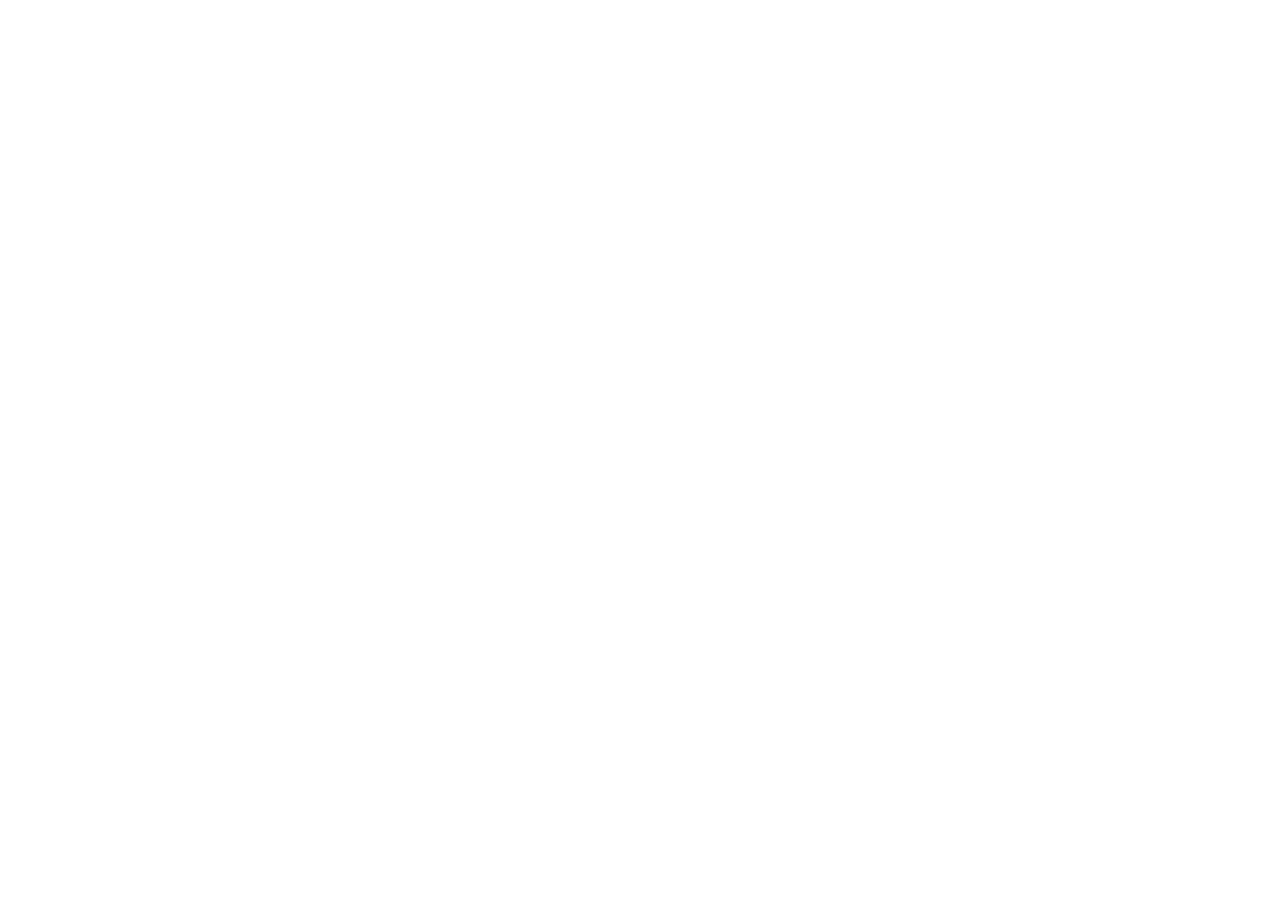
==== index.html @ 435bf298 "problemas al usar Git" ====
<!DOCTYPE html>
<html lang="en">
<head>
    <meta charset="UTF-8">
    <meta http-equiv="X-UA-Compatible" content="IE=edge">
    <meta name="viewport" content="width=device-width, initial-scale=1.0">
    <title>Document</title>
</head>
<body>
    
</body>
</html>
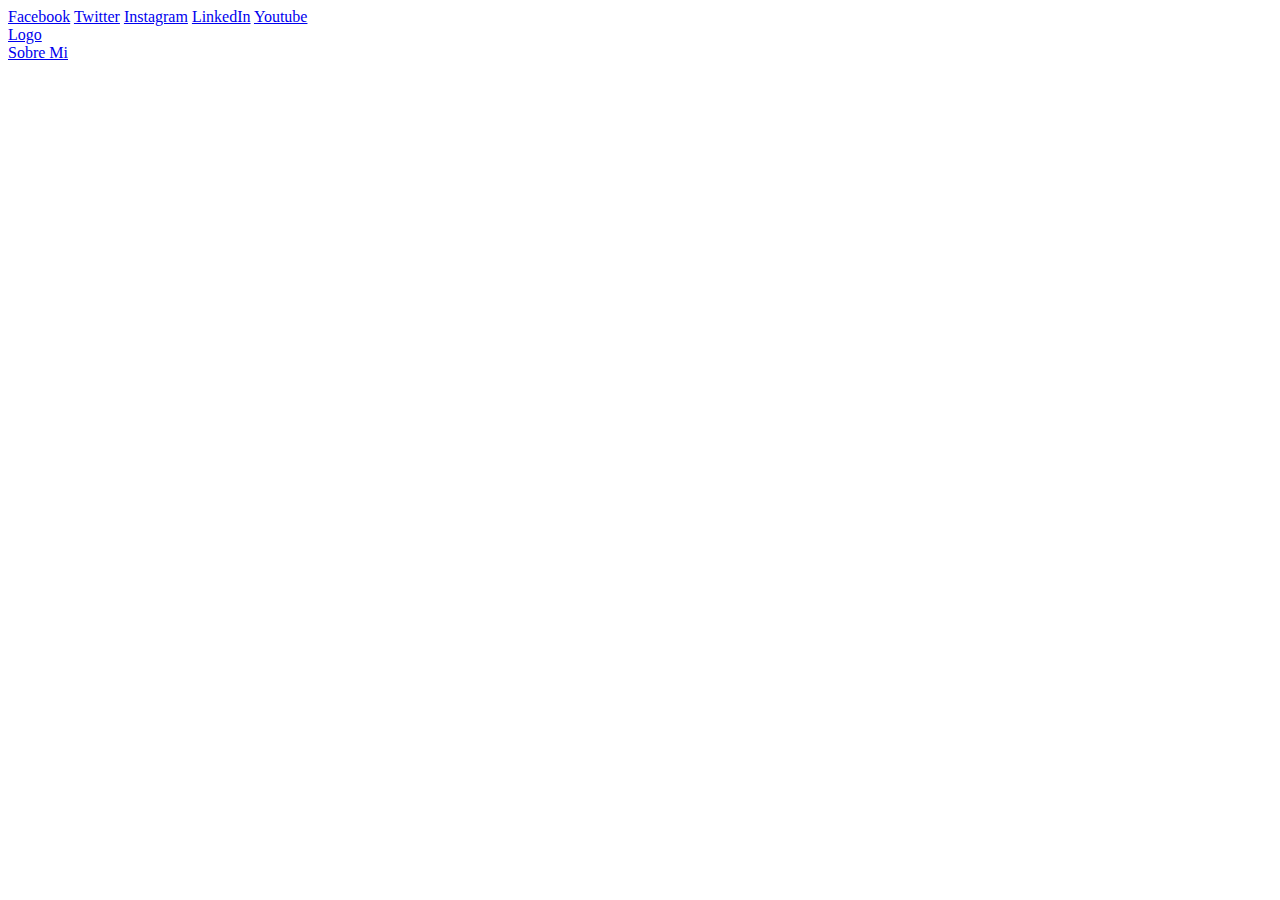
==== commit 8822735b: "Haciendo el header del blog" ====
--- a/index.html
+++ b/index.html
@@ -4,9 +4,28 @@
     <meta charset="UTF-8">
     <meta http-equiv="X-UA-Compatible" content="IE=edge">
     <meta name="viewport" content="width=device-width, initial-scale=1.0">
-    <title>Document</title>
+    <title>My Blog</title>
+    <link rel="stylesheet" href="./css/main.css">
 </head>
 <body>
-    
+    <header>
+        <section>
+            <div>
+                <a href="/">Facebook</a>
+                <a href="/">Twitter</a>
+                <a href="/">Instagram</a>
+                <a href="/">LinkedIn</a>
+                <a href="/">Youtube</a>
+            </div>
+        </section>
+        <nav>
+            <section>
+                <a href="/">Logo</a>
+            </section>
+            <section>
+                <a href="perfil.html">Sobre Mi</a>
+            </section>
+        </nav>
+    </header>
 </body>
 </html>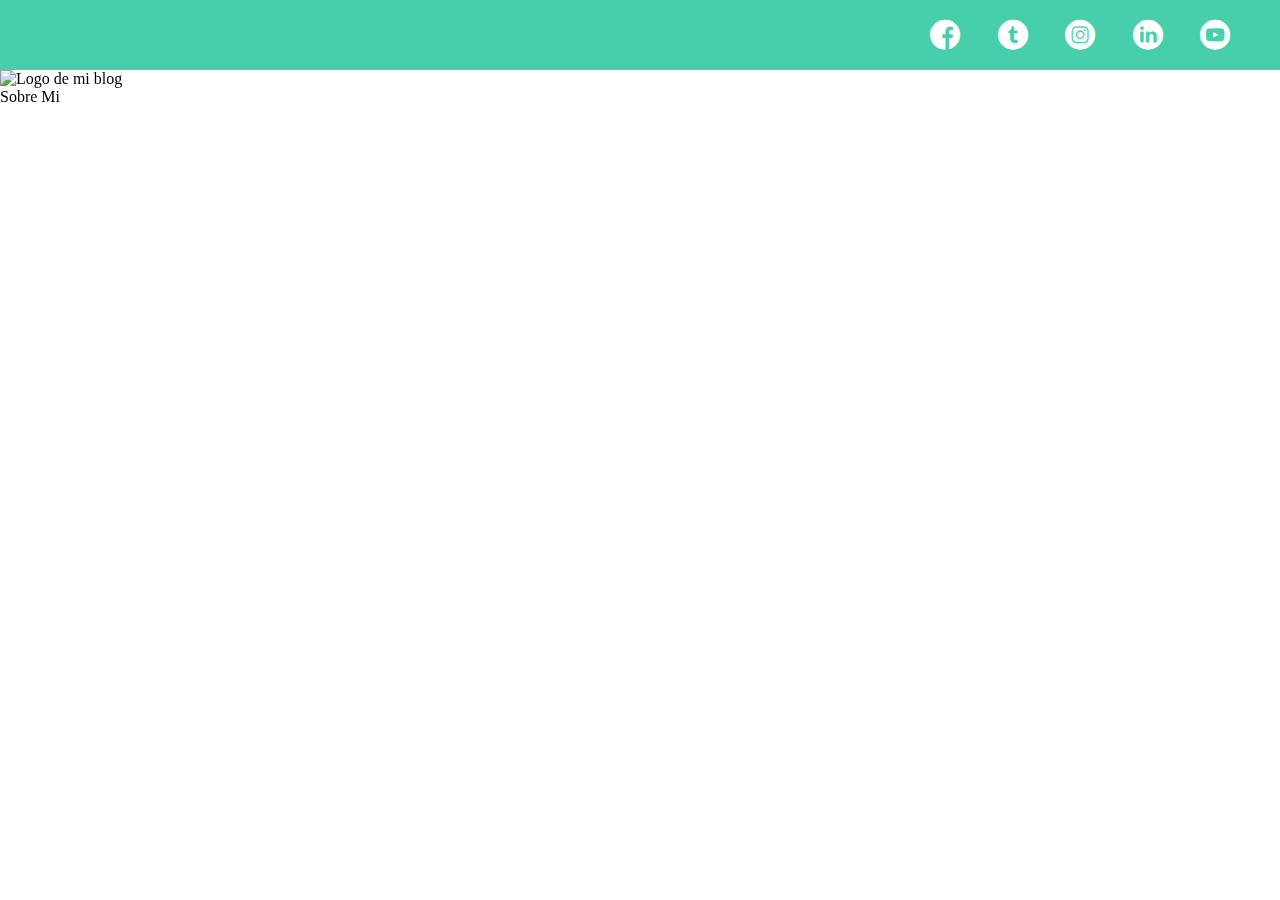
==== commit f91416b8: "Agregamos los iconos al header y dimos un poco de color" ====
--- a/index.html
+++ b/index.html
@@ -6,23 +6,24 @@
     <meta name="viewport" content="width=device-width, initial-scale=1.0">
     <title>My Blog</title>
     <link rel="stylesheet" href="./css/main.css">
+    <link rel="stylesheet" href="./assets/font/flaticon.css"
 </head>
 <body>
     <header>
-        <section>
-            <div>
-                <a href="/">Facebook</a>
-                <a href="/">Twitter</a>
-                <a href="/">Instagram</a>
-                <a href="/">LinkedIn</a>
-                <a href="/">Youtube</a>
+        <section class = "header-icons-container">
+            <div class = "icons">
+                <a href="/"><span class = "fimanager flaticon-001-facebook"></span></a>
+                <a href="/"><span class = "fimanager flaticon-002-twitter"></span></a>
+                <a href="/"><span class = "fimanager flaticon-011-instagram"></span></a>
+                <a href="/"><span class = "fimanager flaticon-010-linkedin"></span></a>
+                <a href="/"><span class = "fimanager flaticon-008-youtube"></span></a>
             </div>
         </section>
         <nav>
-            <section>
-                <a href="/">Logo</a>
+            <section class = "nav-logo-container">
+                <a href="/"><img src="/" alt="Logo de mi blog"></a>
             </section>
-            <section>
+            <section class = "profile-link">
                 <a href="perfil.html">Sobre Mi</a>
             </section>
         </nav>
--- a/css/main.css
+++ b/css/main.css
@@ -0,0 +1,46 @@
+body {
+    margin: 0;
+    padding: 0;
+    box-sizing: border-box;
+    position: fixed;
+    top: 0;
+    bottom: 0;
+    left: 0;
+    right: 0;
+}
+
+a {
+    text-decoration: none;
+    display: inline;
+    color: #000;
+}
+
+header {
+    width: 100%;
+    height: 140px;
+    display: grid;
+    grid-template-rows: 1fr 1fr;
+}
+
+header .header-icons-container {
+    width:100%;
+    header: 50px;
+    display: grid;
+    background-color: #47cfac;
+}
+header .header-icons-container .icons {
+    width: 300px;
+    height: auto;
+    display: flex;
+    justify-items: flex-start;
+    align-items: center;
+    justify-content: space-between;
+    justify-self: end;
+    margin-right: 50px;
+
+}
+
+header .icons span {
+    font-size: 30px;
+    color: #FFFF;
+}--- a/assets/font/flaticon.css
+++ b/assets/font/flaticon.css
@@ -0,0 +1,51 @@
+@font-face {
+  font-family: "Flaticon";
+  src: url("./Flaticon.eot");
+  src: url("./Flaticon.eot?#iefix") format("embedded-opentype"),
+       url("./Flaticon.woff2") format("woff2"),
+       url("./Flaticon.woff") format("woff"),
+       url("./Flaticon.ttf") format("truetype"),
+       url("./Flaticon.svg#Flaticon") format("svg");
+  font-weight: normal;
+  font-style: normal;
+}
+
+@media screen and (-webkit-min-device-pixel-ratio:0) {
+  @font-face {
+    font-family: "Flaticon";
+    src: url("./Flaticon.svg#Flaticon") format("svg");
+  }
+}
+
+.fimanager:before {
+      display: inline-block;
+  font-family: "Flaticon";
+  font-style: normal;
+  font-weight: normal;
+  font-variant: normal;
+  line-height: 1;
+  text-decoration: inherit;
+  text-rendering: optimizeLegibility;
+  text-transform: none;
+  -moz-osx-font-smoothing: grayscale;
+  -webkit-font-smoothing: antialiased;
+  font-smoothing: antialiased;
+    display: block;
+}
+
+.flaticon-001-facebook:before { content: "\f100"; }
+.flaticon-002-twitter:before { content: "\f101"; }
+.flaticon-003-whatsapp:before { content: "\f102"; }
+.flaticon-004-groupme:before { content: "\f103"; }
+.flaticon-005-kik:before { content: "\f104"; }
+.flaticon-006-skype:before { content: "\f105"; }
+.flaticon-007-periscope:before { content: "\f106"; }
+.flaticon-008-youtube:before { content: "\f107"; }
+.flaticon-009-itunes:before { content: "\f108"; }
+.flaticon-010-linkedin:before { content: "\f109"; }
+.flaticon-011-instagram:before { content: "\f10a"; }
+.flaticon-012-messenger:before { content: "\f10b"; }
+.flaticon-013-twitter:before { content: "\f10c"; }
+.flaticon-014-snapchat:before { content: "\f10d"; }
+.flaticon-015-reddit:before { content: "\f10e"; }
+.flaticon-016-tiktok:before { content: "\f10f"; }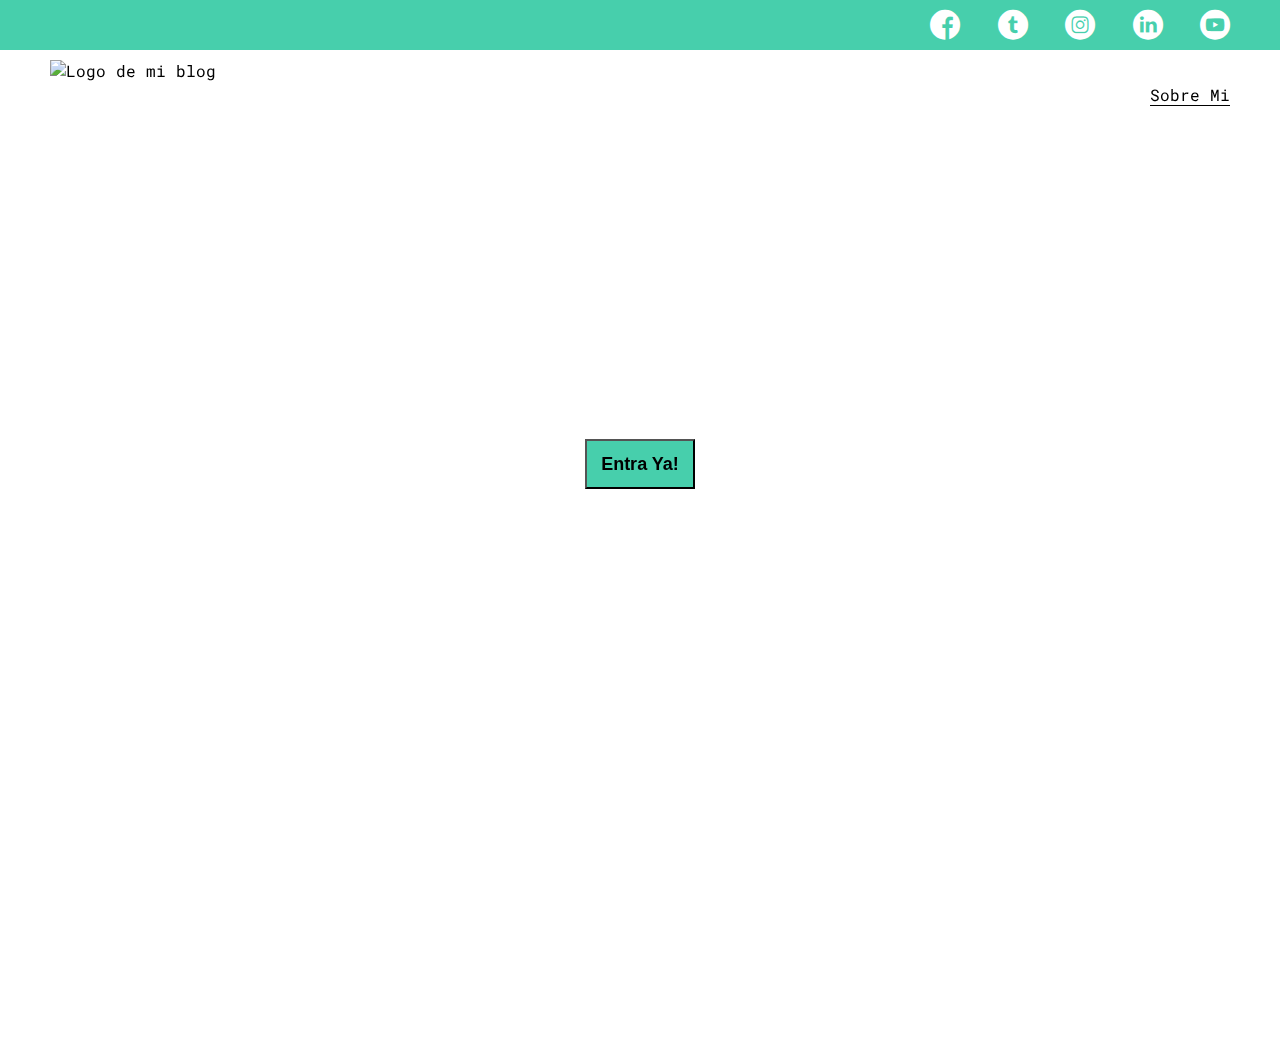
==== commit f05292d4: "Terminamos el Home" ====
--- a/index.html
+++ b/index.html
@@ -21,12 +21,23 @@
         </section>
         <nav>
             <section class = "nav-logo-container">
-                <a href="/"><img src="/" alt="Logo de mi blog"></a>
+                <a href="/"><img src="./assets/img/Logo-negro.png" alt="Logo de mi blog"></a>
             </section>
             <section class = "profile-link">
                 <a href="perfil.html">Sobre Mi</a>
             </section>
         </nav>
     </header>
+
+    <main class="home-main">
+        <section>
+            <p class="home-main-text">Conoce las novedades y noticias del mundo Tech</p>
+            <button class="home-main-button">
+                <a href="./blogs.html">Entra Ya!</a>
+            </button>
+        </section>
+    </main>
+
+
 </body>
 </html>--- a/css/main.css
+++ b/css/main.css
@@ -1,4 +1,9 @@
+@import url('https://fonts.googleapis.com/css2?family=Roboto:wght@400;500;700&display=swap');
+@import url('https://fonts.googleapis.com/css2?family=Roboto+Slab:wght@400;700&display=swap');
+@import url('https://fonts.googleapis.com/css2?family=Roboto+Mono:wght@400;500;700&family=Roboto+Slab:wght@400;700&display=swap');
+
 body {
+    font-family: 'Roboto Mono', monospace;
     margin: 0;
     padding: 0;
     box-sizing: border-box;
@@ -43,4 +48,71 @@
 header .icons span {
     font-size: 30px;
     color: #FFFF;
+}
+
+nav {
+    display: grid;
+    grid-template-columns: 1fr 1fr;
+    height: 90px;
+}
+
+nav .nav-logo-container {
+    margin-left: 50px;
+}
+
+nav .nav-logo-container img {
+    width: 220px;
+    margin-top: 10px;
+}
+
+nav .profile-link {
+    display: flex;
+    align-items: center;
+    justify-content: flex-end;
+    margin-right: 50px;
+}
+
+.home-main {
+    display: grid;
+    grid-template-columns: 1fr 4fr 1fr;
+    height: 100%;
+    background-image: url('../assets/img/Cover.png');
+    background-position: center;
+    background-repeat: no-repeat;
+    background-size: cover;
+}
+
+.home-main section {
+    display: grid;
+    grid-column: 2;
+    justify-items: center;
+    height: 350px;
+    margin-top: 80px;
+}
+
+.home-main-text {
+    font-family: 'Roboto mono', monospace;
+    font-size: 30px;
+    font-weight: 700;
+    letter-spacing: 10px;
+    color: white;
+    text-align: center;
+}
+
+nav .profile-link a {
+    color: black;
+    border-bottom: 1px solid #000;
+}
+
+.home-main-button {
+    width: 110px;
+    height: 50px;
+    background-color: #47cfac;
+    display: grid;
+    align-items: center;
+}
+
+.home-main-button a {
+    font-weight: 700;
+    font-size: 18px;
 }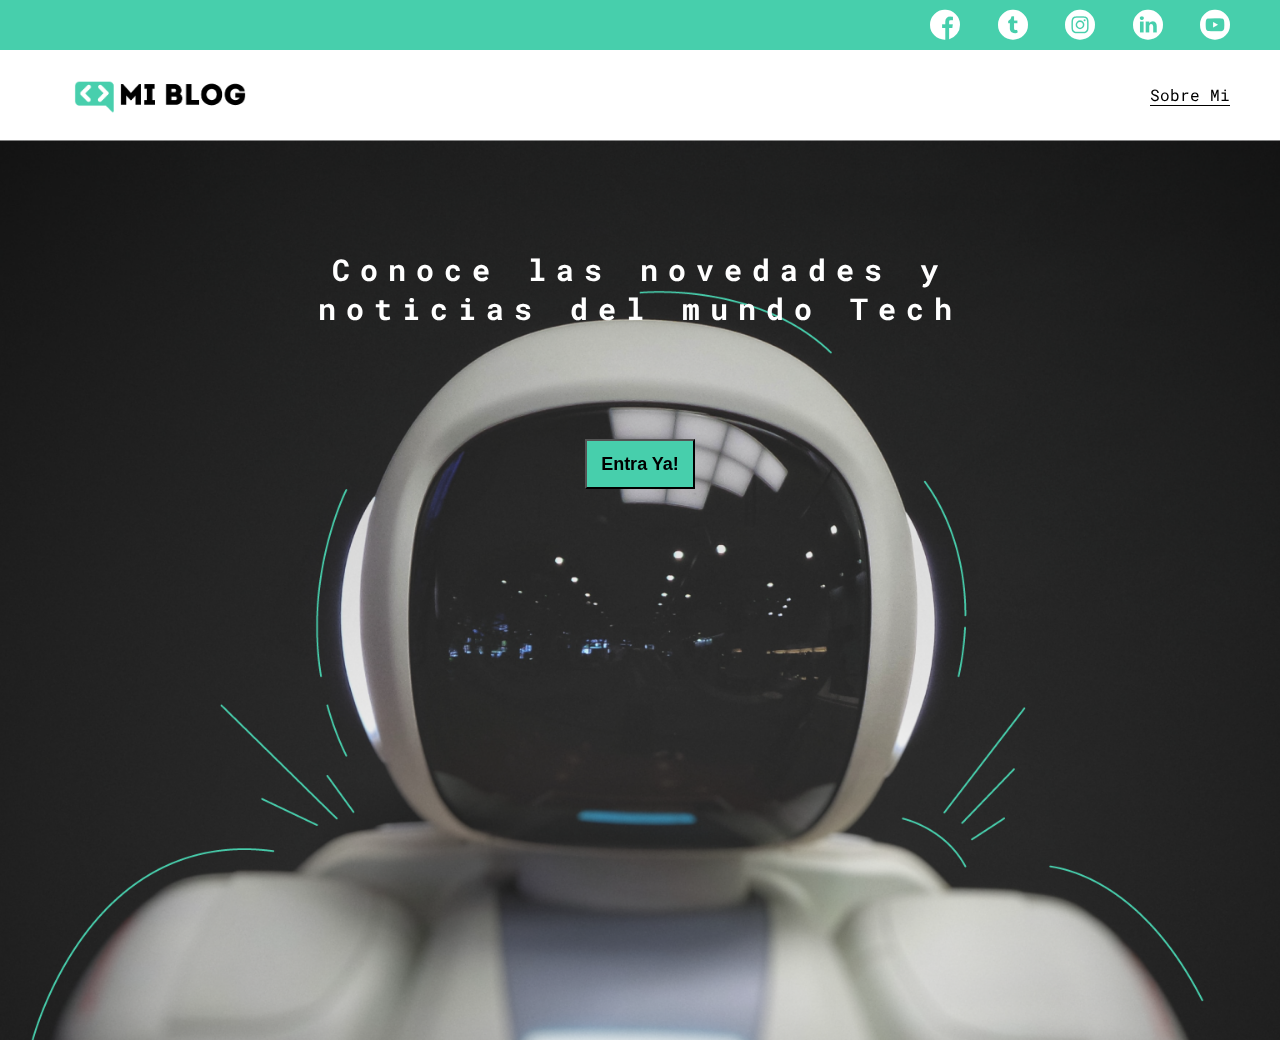
==== commit 171b67a4: "areglo un error" ====
--- a/index.html
+++ b/index.html
@@ -6,7 +6,7 @@
     <meta name="viewport" content="width=device-width, initial-scale=1.0">
     <title>My Blog</title>
     <link rel="stylesheet" href="./css/main.css">
-    <link rel="stylesheet" href="./assets/font/flaticon.css"
+    <link rel="stylesheet" href="./assets/font/flaticon.css">
 </head>
 <body>
     <header>
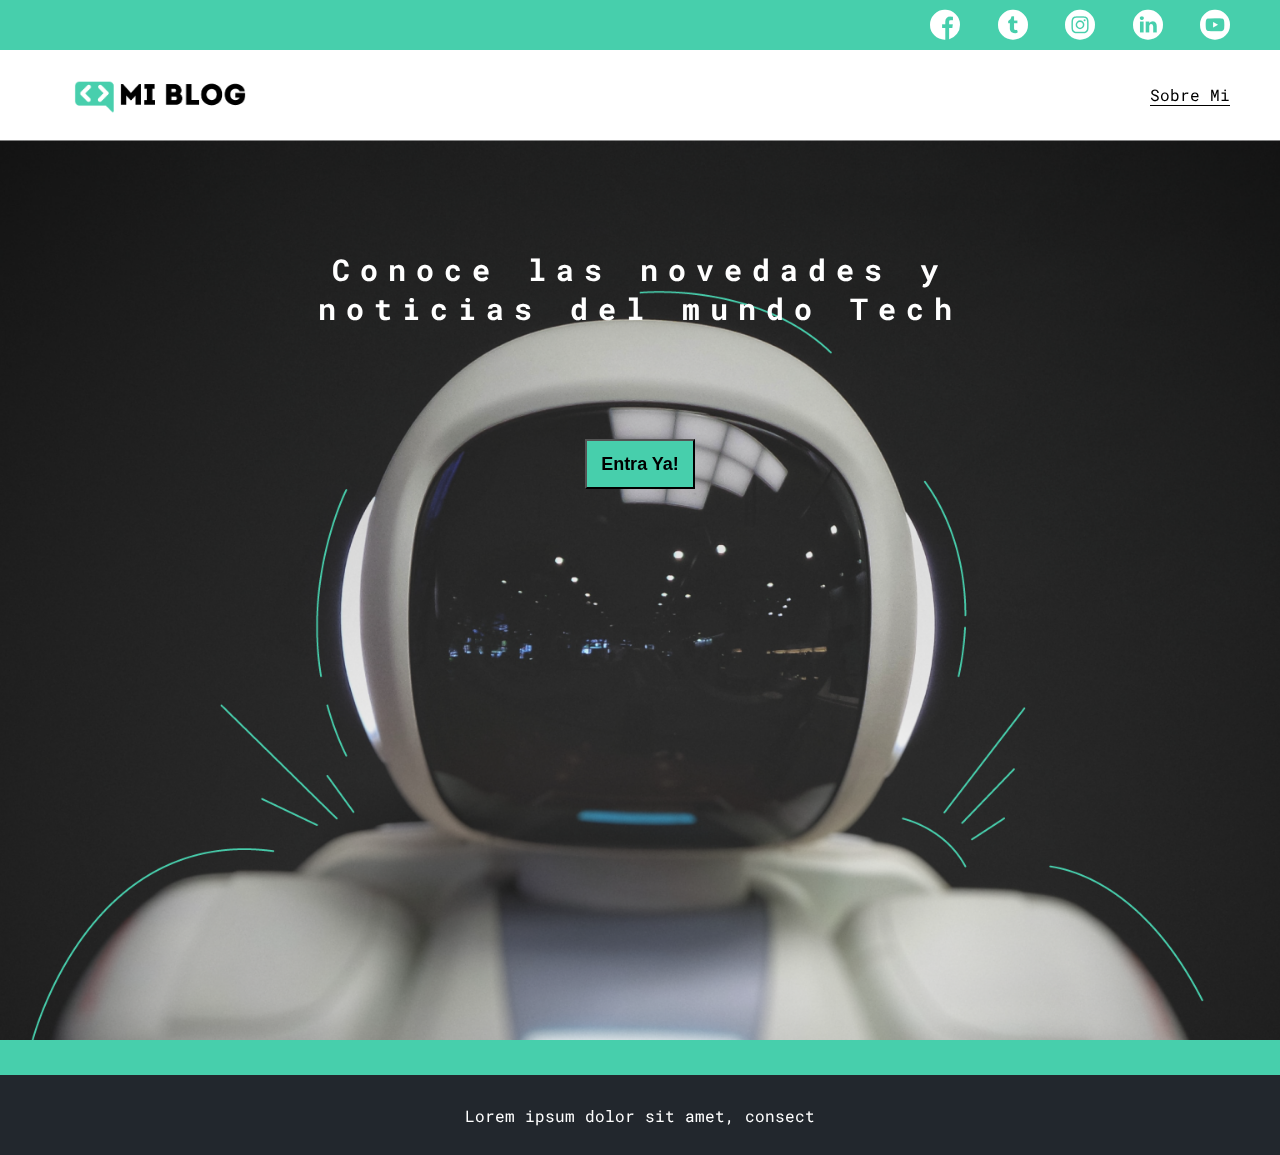
==== commit 0dc05ceb: "Hacemos las columnas del blog" ====
--- a/index.html
+++ b/index.html
@@ -8,7 +8,7 @@
     <link rel="stylesheet" href="./css/main.css">
     <link rel="stylesheet" href="./assets/font/flaticon.css">
 </head>
-<body>
+<body class="home-body">
     <header>
         <section class = "header-icons-container">
             <div class = "icons">
@@ -38,6 +38,9 @@
         </section>
     </main>
 
+    <footer>
+        <p>Lorem ipsum dolor sit amet, consect</p>
+    </footer>
 
 </body>
 </html>--- a/css/main.css
+++ b/css/main.css
@@ -7,6 +7,16 @@
     margin: 0;
     padding: 0;
     box-sizing: border-box;
+    
+}
+
+a {
+    text-decoration: none;
+    display: inline;
+    color: #000;
+}
+
+.home-body {
     position: fixed;
     top: 0;
     bottom: 0;
@@ -14,10 +24,8 @@
     right: 0;
 }
 
-a {
-    text-decoration: none;
-    display: inline;
-    color: #000;
+.grid-container {
+    max-width: 980px;
 }
 
 header {
@@ -115,4 +123,85 @@
 .home-main-button a {
     font-weight: 700;
     font-size: 18px;
+}
+
+.blogs-main {
+    display: grid;
+}
+
+.blogs-news-container{
+background-color: #e6e9ed;
+padding: 0 50px 40px;
+}
+
+.blogs-main-new {
+    display: grid;
+    grid-template-columns: 2fr 1fr;
+    grid-template-rows: 2fr;
+}
+
+.blogs-news-img-container {
+    grid-column: 1;
+}
+
+.blogs-news-img-container img {
+    width: 85%;
+}
+
+.blogs-news-info-container {
+    grid-column: 2;
+}
+
+.blogs-news-info-container p {
+    margin-bottom: 35px;
+}
+
+.blogs-posts-container {
+    padding: 0 50px 40px;
+}
+
+.blogs-posts-container h3 {
+    border-bottom: 1px solid #cdd2da;
+    padding-bottom: 20px;
+    text-align: center;
+}
+
+.blogs-button {
+    border: 1px solid #47cfac;
+    padding: 10px 15px;
+    font-size: 12px;
+}
+
+.blogs-button:hover {
+    border: 1px solid #fff;
+    color: #fff;
+    background-color: #47cfac;
+}
+
+.blogs-posts-container .post-container {
+    display: inline-block;
+    padding-left: 10px;
+    max-width: 30%;
+    margin-bottom: 50px;
+}
+
+.blogs-posts-container .post-container p {
+    margin-bottom: 35px;
+}
+
+.blogs-posts-container .post-container img {
+    width: 100%;
+}
+
+footer {
+    width: 100%;
+    height:80px;
+    background-color: #22272d;
+    border-top: 35px solid #47cfac;
+    text-align: center;
+}
+
+footer p {
+    color: #fff;
+    margin-top: 30px;
 }